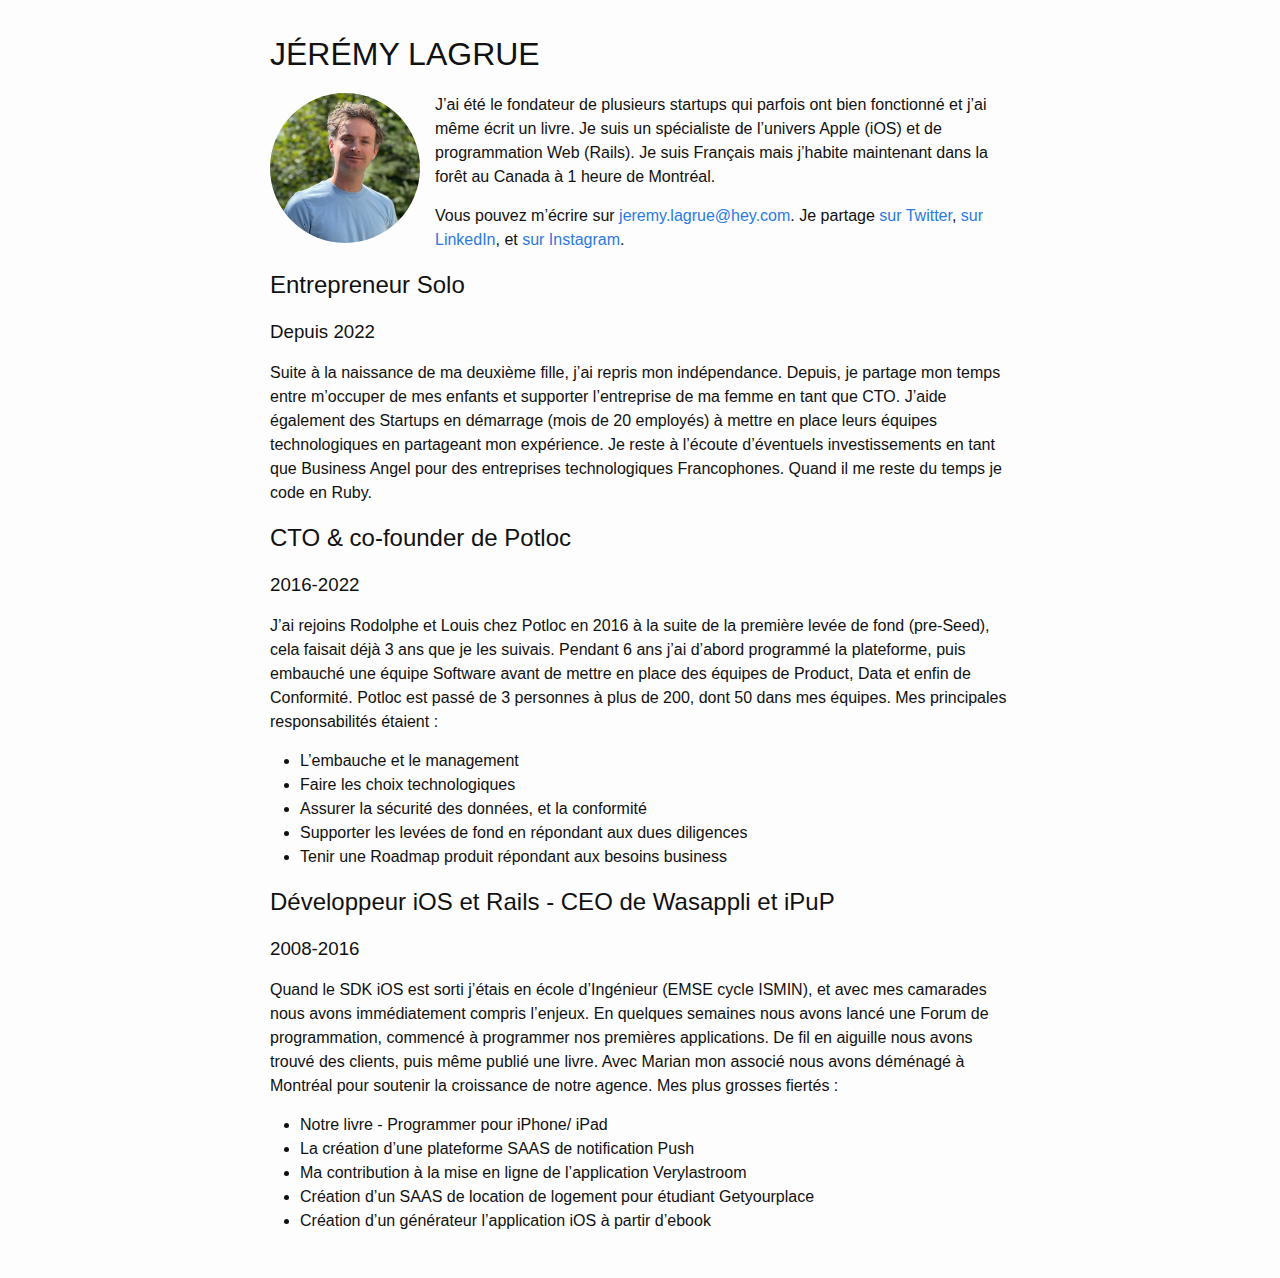
==== index.html @ 5e50298b "Initial commit" ====
<!DOCTYPE html>
<html lang="en"><head>
  <meta charset="utf-8">
  <meta http-equiv="X-UA-Compatible" content="IE=edge">
  <meta name="viewport" content="width=device-width, initial-scale=1"><!-- Begin Jekyll SEO tag v2.8.0 -->
<title>À propos | Jeremy Lagrue</title>
<meta name="generator" content="Jekyll v4.3.3" />
<meta property="og:title" content="À propos" />
<meta property="og:locale" content="en_US" />
<meta name="description" content="Ici je peux me présenter et vous partager mes activités récentes" />
<meta property="og:description" content="Ici je peux me présenter et vous partager mes activités récentes" />
<link rel="canonical" href="http://localhost:4000/" />
<meta property="og:url" content="http://localhost:4000/" />
<meta property="og:site_name" content="Jeremy Lagrue" />
<meta property="og:type" content="website" />
<meta name="twitter:card" content="summary" />
<meta property="twitter:title" content="À propos" />
<script type="application/ld+json">
{"@context":"https://schema.org","@type":"WebSite","description":"Ici je peux me présenter et vous partager mes activités récentes","headline":"À propos","name":"Jeremy Lagrue","url":"http://localhost:4000/"}</script>
<!-- End Jekyll SEO tag -->
<link rel="stylesheet" href="/assets/main.css"><link type="application/atom+xml" rel="alternate" href="http://localhost:4000/feed.xml" title="Jeremy Lagrue" /></head>
<body>

    <main class="page-content" aria-label="Content">
      <div class="wrapper">
        <h1 id="jérémy-lagrue">JÉRÉMY LAGRUE</h1>

<p><a href="images/headshot-2017-full.jpg"><img src="assets/profile-bio.jpeg" alt="" class="avatar" align="left" /></a></p>

<p>J’ai été le fondateur de plusieurs startups qui parfois ont bien fonctionné et j’ai même écrit un livre. Je suis un spécialiste de l’univers Apple (iOS) et de programmation Web (Rails). Je suis Français mais j’habite maintenant dans la forêt au Canada à 1 heure de Montréal.</p>

<p>Vous pouvez m’écrire sur <a href="mailto:jeremy.lagrue@hey.com">jeremy.lagrue@hey.com</a>. Je partage <a href="https://twitter.com/jeremylagrue">sur Twitter</a>, <a href="https://www.linkedin.com/in/jeremylagrue/">sur LinkedIn</a>, et <a href="https://www.instagram.com/jeremylagrue/">sur Instagram</a>.</p>

<h2 id="entrepreneur-solo">Entrepreneur Solo</h2>

<h3 id="depuis-2022">Depuis 2022</h3>

<p>Suite à la naissance de ma deuxième fille, j’ai repris mon indépendance. Depuis, je partage mon temps entre m’occuper de mes enfants et supporter l’entreprise de ma femme en tant que CTO. J’aide également des Startups en démarrage (mois de 20 employés) à mettre en place leurs équipes technologiques en partageant mon expérience. Je reste à l’écoute d’éventuels investissements en tant que Business Angel pour des entreprises technologiques Francophones. Quand il me reste du temps je code en Ruby.</p>

<h2 id="cto--co-founder-de-potloc">CTO &amp; co-founder de Potloc</h2>

<h3 id="2016-2022">2016-2022</h3>

<p>J’ai rejoins Rodolphe et Louis chez Potloc en 2016 à la suite de la première levée de fond (pre-Seed), cela faisait déjà 3 ans que je les suivais. Pendant 6 ans j’ai d’abord programmé la plateforme, puis embauché une équipe Software avant de mettre en place des équipes de Product, Data et enfin de Conformité. Potloc est passé de 3 personnes à plus de 200, dont 50 dans mes équipes. Mes principales responsabilités étaient :</p>

<ul>
  <li>L’embauche et le management</li>
  <li>Faire les choix technologiques</li>
  <li>Assurer la sécurité des données, et la conformité</li>
  <li>Supporter les levées de fond en répondant aux dues diligences</li>
  <li>Tenir une Roadmap produit répondant aux besoins business</li>
</ul>

<h2 id="développeur-ios-et-rails---ceo-de-wasappli-et-ipup">Développeur iOS et Rails - CEO de Wasappli et iPuP</h2>

<h3 id="2008-2016">2008-2016</h3>

<p>Quand le SDK iOS est sorti j’étais en école d’Ingénieur (EMSE cycle ISMIN), et avec mes camarades nous avons immédiatement compris l’enjeux. En quelques semaines nous avons lancé une Forum de programmation, commencé à programmer nos premières applications. De fil en aiguille nous avons trouvé des clients, puis même publié une livre. Avec Marian mon associé nous avons déménagé à Montréal pour soutenir la croissance de notre agence. Mes plus grosses fiertés :</p>

<ul>
  <li>Notre livre - Programmer pour iPhone/ iPad</li>
  <li>La création d’une plateforme SAAS de notification Push</li>
  <li>Ma contribution à la mise en ligne de l’application Verylastroom</li>
  <li>Création d’un SAAS de location de logement pour étudiant Getyourplace</li>
  <li>Création d’un générateur l’application iOS à partir d’ebook</li>
</ul>


      </div>
    </main>

  </body>

</html>
---- assets/main.css ----
/**
 * Reset some basic elements
 */
body, h1, h2, h3, h4, h5, h6,
p, blockquote, pre, hr,
dl, dd, ol, ul, figure {
  margin: 0;
  padding: 0;
}

/**
 * Basic styling
 */
body {
  font: 400 16px/1.5 -apple-system, BlinkMacSystemFont, "Segoe UI", Roboto, Helvetica, Arial, sans-serif, "Apple Color Emoji", "Segoe UI Emoji", "Segoe UI Symbol";
  color: #111;
  background-color: #fdfdfd;
  -webkit-text-size-adjust: 100%;
  -webkit-font-feature-settings: "kern" 1;
  -moz-font-feature-settings: "kern" 1;
  -o-font-feature-settings: "kern" 1;
  font-feature-settings: "kern" 1;
  font-kerning: normal;
  display: flex;
  min-height: 100vh;
  flex-direction: column;
}

/**
 * Set `margin-bottom` to maintain vertical rhythm
 */
h1, h2, h3, h4, h5, h6,
p, blockquote, pre,
ul, ol, dl, figure,
.highlight {
  margin-bottom: 15px;
}

/**
 * `main` element
 */
main {
  display: block; /* Default value of `display` of `main` element is 'inline' in IE 11. */
}

/**
 * Images
 */
img {
  max-width: 100%;
  vertical-align: middle;
}

/**
 * Figures
 */
figure > img {
  display: block;
}

figcaption {
  font-size: 14px;
}

/**
 * Lists
 */
ul, ol {
  margin-left: 30px;
}

li > ul,
li > ol {
  margin-bottom: 0;
}

/**
 * Headings
 */
h1, h2, h3, h4, h5, h6 {
  font-weight: 400;
}

/**
 * Links
 */
a {
  color: #2a7ae2;
  text-decoration: none;
}
a:visited {
  color: #1756a9;
}
a:hover {
  color: #111;
  text-decoration: underline;
}
.social-media-list a:hover {
  text-decoration: none;
}
.social-media-list a:hover .username {
  text-decoration: underline;
}

/**
 * Blockquotes
 */
blockquote {
  color: #828282;
  border-left: 4px solid #e8e8e8;
  padding-left: 15px;
  font-size: 18px;
  letter-spacing: -1px;
  font-style: italic;
}
blockquote > :last-child {
  margin-bottom: 0;
}

/**
 * Code formatting
 */
pre,
code {
  font-size: 15px;
  border: 1px solid #e8e8e8;
  border-radius: 3px;
  background-color: #eef;
}

code {
  padding: 1px 5px;
}

pre {
  padding: 8px 12px;
  overflow-x: auto;
}
pre > code {
  border: 0;
  padding-right: 0;
  padding-left: 0;
}

/**
 * Wrapper
 */
.wrapper {
  max-width: -webkit-calc(800px - (30px * 2));
  max-width: calc(800px - 30px * 2);
  margin-right: auto;
  margin-left: auto;
  padding-right: 30px;
  padding-left: 30px;
}
@media screen and (max-width: 800px) {
  .wrapper {
    max-width: -webkit-calc(800px - (30px));
    max-width: calc(800px - (30px));
    padding-right: 15px;
    padding-left: 15px;
  }
}

/**
 * Clearfix
 */
.footer-col-wrapper:after, .wrapper:after {
  content: "";
  display: table;
  clear: both;
}

/**
 * Icons
 */
.svg-icon {
  width: 16px;
  height: 16px;
  display: inline-block;
  fill: #828282;
  padding-right: 5px;
  vertical-align: text-top;
}

.social-media-list li + li {
  padding-top: 5px;
}

/**
 * Tables
 */
table {
  margin-bottom: 30px;
  width: 100%;
  text-align: left;
  color: #3f3f3f;
  border-collapse: collapse;
  border: 1px solid #e8e8e8;
}
table tr:nth-child(even) {
  background-color: #f7f7f7;
}
table th, table td {
  padding: 10px 15px;
}
table th {
  background-color: #f0f0f0;
  border: 1px solid #dedede;
  border-bottom-color: #c9c9c9;
}
table td {
  border: 1px solid #e8e8e8;
}

/**
 * Site header
 */
.site-header {
  border-top: 5px solid #424242;
  border-bottom: 1px solid #e8e8e8;
  min-height: 55.95px;
  position: relative;
}

.site-title {
  font-size: 26px;
  font-weight: 300;
  line-height: 54px;
  letter-spacing: -1px;
  margin-bottom: 0;
  float: left;
}
.site-title, .site-title:visited {
  color: #424242;
}

.site-nav {
  float: right;
  line-height: 54px;
}
.site-nav .nav-trigger {
  display: none;
}
.site-nav .menu-icon {
  display: none;
}
.site-nav .page-link {
  color: #111;
  line-height: 1.5;
}
.site-nav .page-link:not(:last-child) {
  margin-right: 20px;
}
@media screen and (max-width: 600px) {
  .site-nav {
    position: absolute;
    top: 9px;
    right: 15px;
    background-color: #fdfdfd;
    border: 1px solid #e8e8e8;
    border-radius: 5px;
    text-align: right;
  }
  .site-nav label[for=nav-trigger] {
    display: block;
    float: right;
    width: 36px;
    height: 36px;
    z-index: 2;
    cursor: pointer;
  }
  .site-nav .menu-icon {
    display: block;
    float: right;
    width: 36px;
    height: 26px;
    line-height: 0;
    padding-top: 10px;
    text-align: center;
  }
  .site-nav .menu-icon > svg {
    fill: #424242;
  }
  .site-nav input ~ .trigger {
    clear: both;
    display: none;
  }
  .site-nav input:checked ~ .trigger {
    display: block;
    padding-bottom: 5px;
  }
  .site-nav .page-link {
    display: block;
    padding: 5px 10px;
    margin-left: 20px;
  }
  .site-nav .page-link:not(:last-child) {
    margin-right: 0;
  }
}

/**
 * Site footer
 */
.site-footer {
  border-top: 1px solid #e8e8e8;
  padding: 30px 0;
}

.footer-heading {
  font-size: 18px;
  margin-bottom: 15px;
}

.contact-list,
.social-media-list {
  list-style: none;
  margin-left: 0;
}

.footer-col-wrapper {
  font-size: 15px;
  color: #828282;
  margin-left: -15px;
}

.footer-col {
  float: left;
  margin-bottom: 15px;
  padding-left: 15px;
}

.footer-col-1 {
  width: -webkit-calc(35% - (30px / 2));
  width: calc(35% - 30px / 2);
}

.footer-col-2 {
  width: -webkit-calc(20% - (30px / 2));
  width: calc(20% - 30px / 2);
}

.footer-col-3 {
  width: -webkit-calc(45% - (30px / 2));
  width: calc(45% - 30px / 2);
}

@media screen and (max-width: 800px) {
  .footer-col-1,
  .footer-col-2 {
    width: -webkit-calc(50% - (30px / 2));
    width: calc(50% - 30px / 2);
  }
  .footer-col-3 {
    width: -webkit-calc(100% - (30px / 2));
    width: calc(100% - 30px / 2);
  }
}
@media screen and (max-width: 600px) {
  .footer-col {
    float: none;
    width: -webkit-calc(100% - (30px / 2));
    width: calc(100% - 30px / 2);
  }
}
/**
 * Page content
 */
.page-content {
  padding: 30px 0;
  flex: 1;
}

.page-heading {
  font-size: 32px;
}

.post-list-heading {
  font-size: 28px;
}

.post-list {
  margin-left: 0;
  list-style: none;
}
.post-list > li {
  margin-bottom: 30px;
}

.post-meta {
  font-size: 14px;
  color: #828282;
}

.post-link {
  display: block;
  font-size: 24px;
}

/**
 * Posts
 */
.post-header {
  margin-bottom: 30px;
}

.post-title {
  font-size: 42px;
  letter-spacing: -1px;
  line-height: 1;
}
@media screen and (max-width: 800px) {
  .post-title {
    font-size: 36px;
  }
}

.post-content {
  margin-bottom: 30px;
}
.post-content h2 {
  font-size: 32px;
}
@media screen and (max-width: 800px) {
  .post-content h2 {
    font-size: 28px;
  }
}
.post-content h3 {
  font-size: 26px;
}
@media screen and (max-width: 800px) {
  .post-content h3 {
    font-size: 22px;
  }
}
.post-content h4 {
  font-size: 20px;
}
@media screen and (max-width: 800px) {
  .post-content h4 {
    font-size: 18px;
  }
}

/**
 * Syntax highlighting styles
 */
.highlight {
  background: #fff;
}
.highlighter-rouge .highlight {
  background: #eef;
}
.highlight .c {
  color: #998;
  font-style: italic;
}
.highlight .err {
  color: #a61717;
  background-color: #e3d2d2;
}
.highlight .k {
  font-weight: bold;
}
.highlight .o {
  font-weight: bold;
}
.highlight .cm {
  color: #998;
  font-style: italic;
}
.highlight .cp {
  color: #999;
  font-weight: bold;
}
.highlight .c1 {
  color: #998;
  font-style: italic;
}
.highlight .cs {
  color: #999;
  font-weight: bold;
  font-style: italic;
}
.highlight .gd {
  color: #000;
  background-color: #fdd;
}
.highlight .gd .x {
  color: #000;
  background-color: #faa;
}
.highlight .ge {
  font-style: italic;
}
.highlight .gr {
  color: #a00;
}
.highlight .gh {
  color: #999;
}
.highlight .gi {
  color: #000;
  background-color: #dfd;
}
.highlight .gi .x {
  color: #000;
  background-color: #afa;
}
.highlight .go {
  color: #888;
}
.highlight .gp {
  color: #555;
}
.highlight .gs {
  font-weight: bold;
}
.highlight .gu {
  color: #aaa;
}
.highlight .gt {
  color: #a00;
}
.highlight .kc {
  font-weight: bold;
}
.highlight .kd {
  font-weight: bold;
}
.highlight .kp {
  font-weight: bold;
}
.highlight .kr {
  font-weight: bold;
}
.highlight .kt {
  color: #458;
  font-weight: bold;
}
.highlight .m {
  color: #099;
}
.highlight .s {
  color: #d14;
}
.highlight .na {
  color: #008080;
}
.highlight .nb {
  color: #0086B3;
}
.highlight .nc {
  color: #458;
  font-weight: bold;
}
.highlight .no {
  color: #008080;
}
.highlight .ni {
  color: #800080;
}
.highlight .ne {
  color: #900;
  font-weight: bold;
}
.highlight .nf {
  color: #900;
  font-weight: bold;
}
.highlight .nn {
  color: #555;
}
.highlight .nt {
  color: #000080;
}
.highlight .nv {
  color: #008080;
}
.highlight .ow {
  font-weight: bold;
}
.highlight .w {
  color: #bbb;
}
.highlight .mf {
  color: #099;
}
.highlight .mh {
  color: #099;
}
.highlight .mi {
  color: #099;
}
.highlight .mo {
  color: #099;
}
.highlight .sb {
  color: #d14;
}
.highlight .sc {
  color: #d14;
}
.highlight .sd {
  color: #d14;
}
.highlight .s2 {
  color: #d14;
}
.highlight .se {
  color: #d14;
}
.highlight .sh {
  color: #d14;
}
.highlight .si {
  color: #d14;
}
.highlight .sx {
  color: #d14;
}
.highlight .sr {
  color: #009926;
}
.highlight .s1 {
  color: #d14;
}
.highlight .ss {
  color: #990073;
}
.highlight .bp {
  color: #999;
}
.highlight .vc {
  color: #008080;
}
.highlight .vg {
  color: #008080;
}
.highlight .vi {
  color: #008080;
}
.highlight .il {
  color: #099;
}

img.avatar {
  background-size: 100%;
  display: block;
  height: 150px;
  overflow: hidden;
  border-radius: 100px;
  -moz-border-radius: 100px;
  -webkit-border-radius: 100px;
  width: 150px;
  margin-right: 15px;
}

/*# sourceMappingURL=main.css.map */
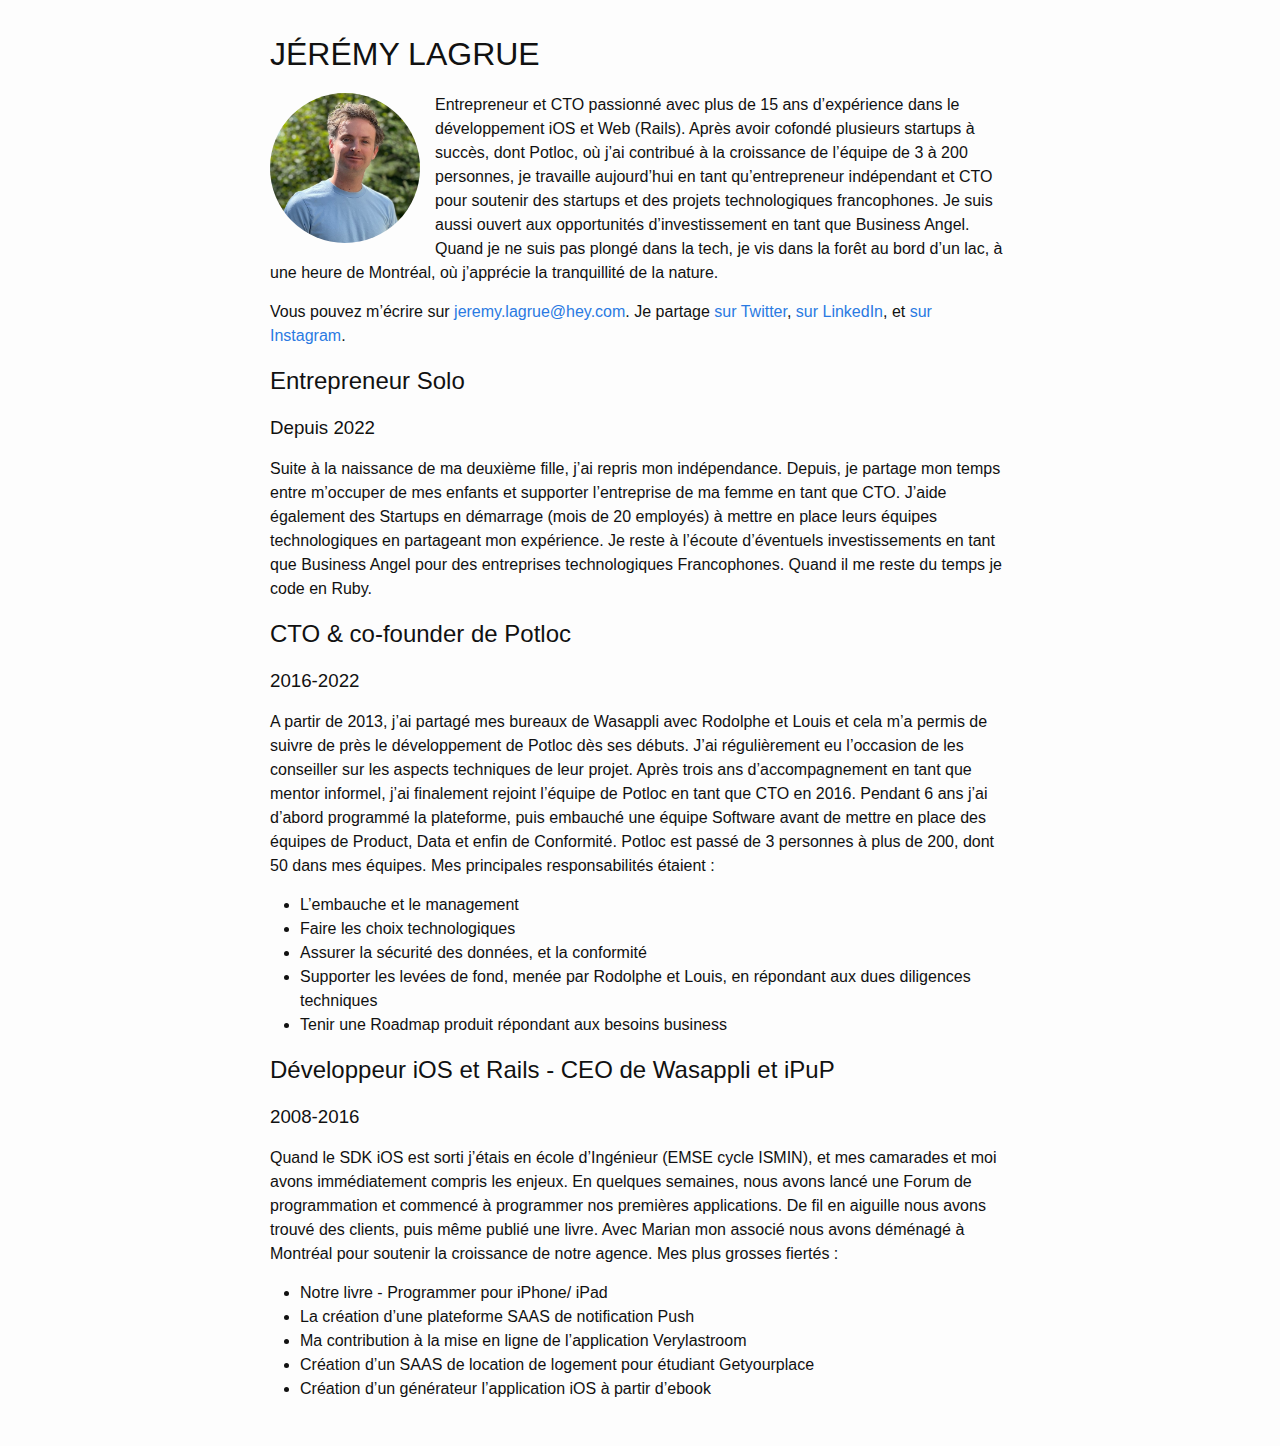
==== commit fcf11111: "New wording" ====
--- a/index.html
+++ b/index.html
@@ -27,9 +27,9 @@
 
 <p><a href="images/headshot-2017-full.jpg"><img src="assets/profile-bio.jpeg" alt="" class="avatar" align="left" /></a></p>
 
-<p>J’ai été le fondateur de plusieurs startups qui parfois ont bien fonctionné et j’ai même écrit un livre. Je suis un spécialiste de l’univers Apple (iOS) et de programmation Web (Rails). Je suis Français mais j’habite maintenant dans la forêt au Canada à 1 heure de Montréal.</p>
+<p>Entrepreneur et CTO passionné avec plus de 15 ans d’expérience dans le développement iOS et Web (Rails). Après avoir cofondé plusieurs startups à succès, dont Potloc, où j’ai contribué à la croissance de l’équipe de 3 à 200 personnes, je travaille aujourd’hui en tant qu’entrepreneur indépendant et CTO pour soutenir des startups et des projets technologiques francophones. Je suis aussi ouvert aux opportunités d’investissement en tant que Business Angel. Quand je ne suis pas plongé dans la tech, je vis dans la forêt au bord d’un lac, à une heure de Montréal, où j’apprécie la tranquillité de la nature.</p>
 
-<p>Vous pouvez m’écrire sur <a href="mailto:jeremy.lagrue@hey.com">jeremy.lagrue@hey.com</a>. Je partage <a href="https://twitter.com/jeremylagrue">sur Twitter</a>, <a href="https://www.linkedin.com/in/jeremylagrue/">sur LinkedIn</a>, et <a href="https://www.instagram.com/jeremylagrue/">sur Instagram</a>.</p>
+<p>Vous pouvez m’écrire sur <a href="mailto:jeremy.lagrue@hey.com">jeremy.lagrue@hey.com</a>. Je partage <a href="https://twitter.com/jeremylagrue">sur Twitter</a>, <a href="https://www.linkedin.com/in/jeremylagrue/">sur LinkedIn</a>, et <a href="https://www.instagram.com/jeremy.lagrue/">sur Instagram</a>.</p>
 
 <h2 id="entrepreneur-solo">Entrepreneur Solo</h2>
 
@@ -41,13 +41,14 @@
 
 <h3 id="2016-2022">2016-2022</h3>
 
-<p>J’ai rejoins Rodolphe et Louis chez Potloc en 2016 à la suite de la première levée de fond (pre-Seed), cela faisait déjà 3 ans que je les suivais. Pendant 6 ans j’ai d’abord programmé la plateforme, puis embauché une équipe Software avant de mettre en place des équipes de Product, Data et enfin de Conformité. Potloc est passé de 3 personnes à plus de 200, dont 50 dans mes équipes. Mes principales responsabilités étaient :</p>
+<p>A partir de 2013, j’ai partagé mes bureaux de Wasappli avec Rodolphe et Louis et cela m’a permis de suivre de près le développement de Potloc dès ses débuts. J’ai régulièrement eu l’occasion de les conseiller sur les aspects techniques de leur projet. Après trois ans d’accompagnement en tant que mentor informel, j’ai finalement rejoint l’équipe de Potloc en tant que CTO en 2016.
+Pendant 6 ans j’ai d’abord programmé la plateforme, puis embauché une équipe Software avant de mettre en place des équipes de Product, Data et enfin de Conformité. Potloc est passé de 3 personnes à plus de 200, dont 50 dans mes équipes. Mes principales responsabilités étaient :</p>
 
 <ul>
   <li>L’embauche et le management</li>
   <li>Faire les choix technologiques</li>
   <li>Assurer la sécurité des données, et la conformité</li>
-  <li>Supporter les levées de fond en répondant aux dues diligences</li>
+  <li>Supporter les levées de fond, menée par Rodolphe et Louis, en répondant aux dues diligences techniques</li>
   <li>Tenir une Roadmap produit répondant aux besoins business</li>
 </ul>
 
@@ -55,7 +56,7 @@
 
 <h3 id="2008-2016">2008-2016</h3>
 
-<p>Quand le SDK iOS est sorti j’étais en école d’Ingénieur (EMSE cycle ISMIN), et avec mes camarades nous avons immédiatement compris l’enjeux. En quelques semaines nous avons lancé une Forum de programmation, commencé à programmer nos premières applications. De fil en aiguille nous avons trouvé des clients, puis même publié une livre. Avec Marian mon associé nous avons déménagé à Montréal pour soutenir la croissance de notre agence. Mes plus grosses fiertés :</p>
+<p>Quand le SDK iOS est sorti j’étais en école d’Ingénieur (EMSE cycle ISMIN), et mes camarades et moi avons immédiatement compris les enjeux. En quelques semaines, nous avons lancé une Forum de programmation et commencé à programmer nos premières applications. De fil en aiguille nous avons trouvé des clients, puis même publié une livre. Avec Marian mon associé nous avons déménagé à Montréal pour soutenir la croissance de notre agence. Mes plus grosses fiertés :</p>
 
 <ul>
   <li>Notre livre - Programmer pour iPhone/ iPad</li>
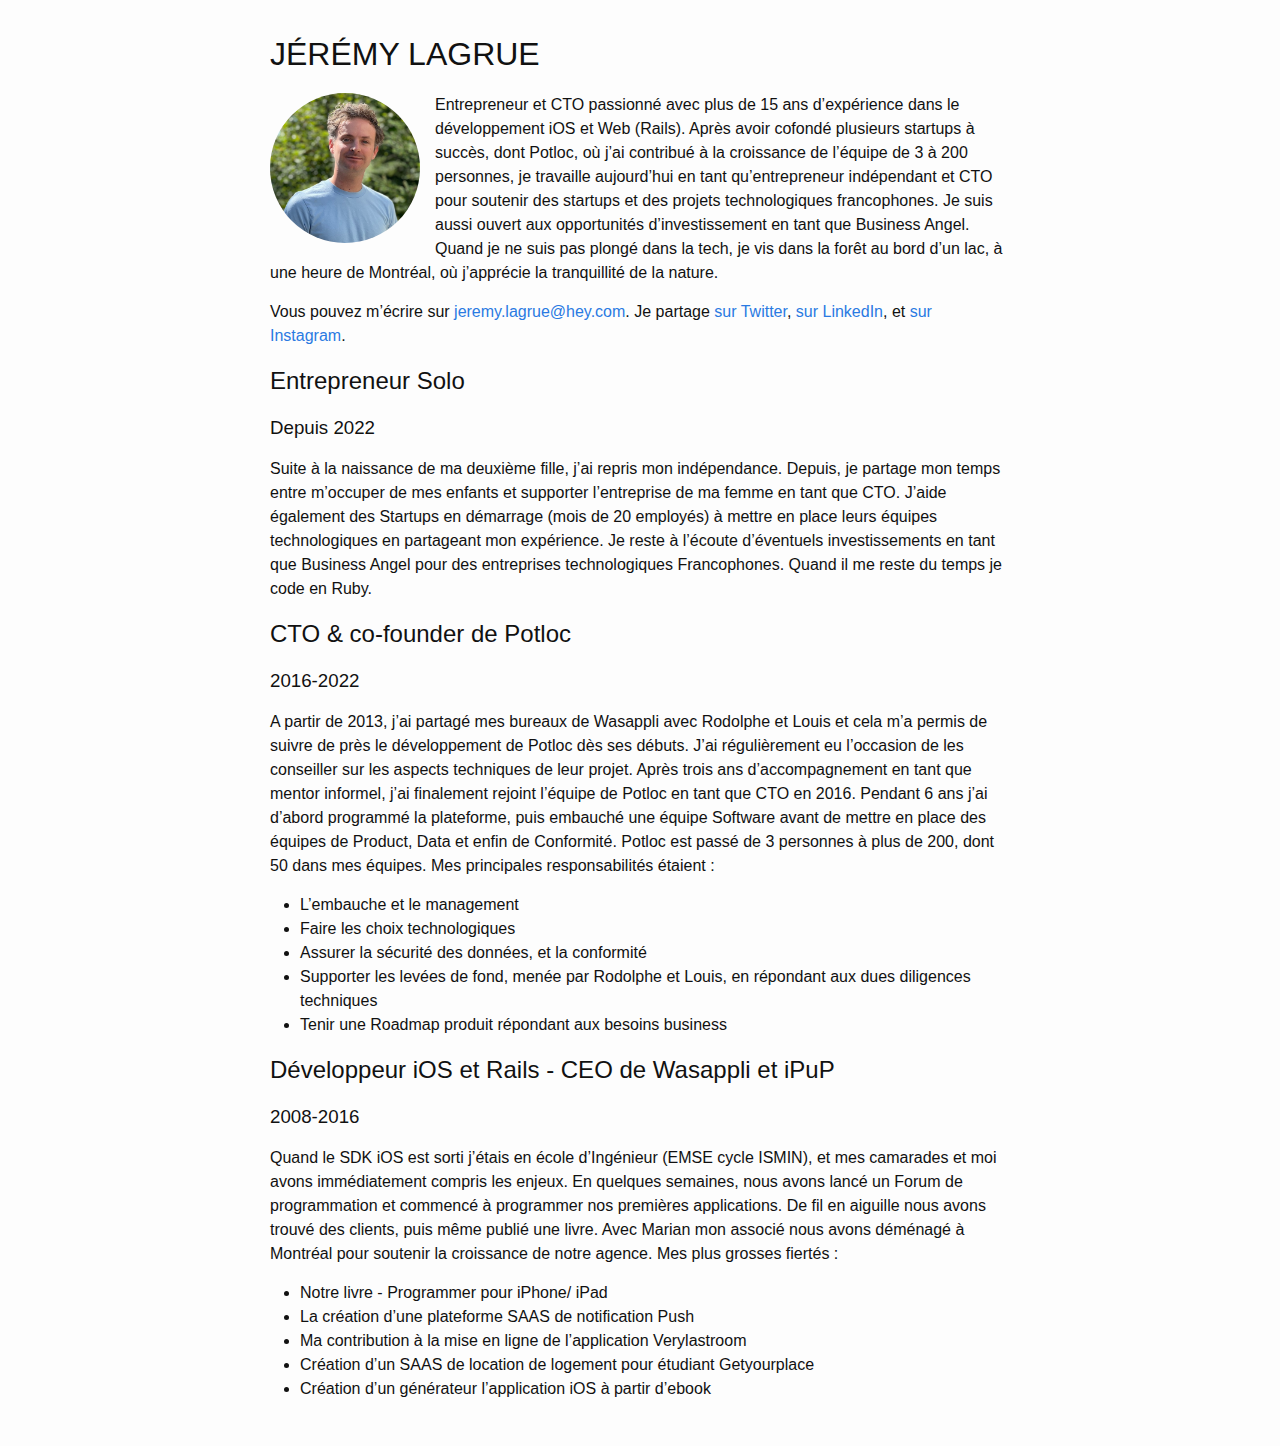
==== commit 79e7c460: "Fix typo" ====
--- a/index.html
+++ b/index.html
@@ -56,7 +56,7 @@
 
 <h3 id="2008-2016">2008-2016</h3>
 
-<p>Quand le SDK iOS est sorti j’étais en école d’Ingénieur (EMSE cycle ISMIN), et mes camarades et moi avons immédiatement compris les enjeux. En quelques semaines, nous avons lancé une Forum de programmation et commencé à programmer nos premières applications. De fil en aiguille nous avons trouvé des clients, puis même publié une livre. Avec Marian mon associé nous avons déménagé à Montréal pour soutenir la croissance de notre agence. Mes plus grosses fiertés :</p>
+<p>Quand le SDK iOS est sorti j’étais en école d’Ingénieur (EMSE cycle ISMIN), et mes camarades et moi avons immédiatement compris les enjeux. En quelques semaines, nous avons lancé un Forum de programmation et commencé à programmer nos premières applications. De fil en aiguille nous avons trouvé des clients, puis même publié une livre. Avec Marian mon associé nous avons déménagé à Montréal pour soutenir la croissance de notre agence. Mes plus grosses fiertés :</p>
 
 <ul>
   <li>Notre livre - Programmer pour iPhone/ iPad</li>
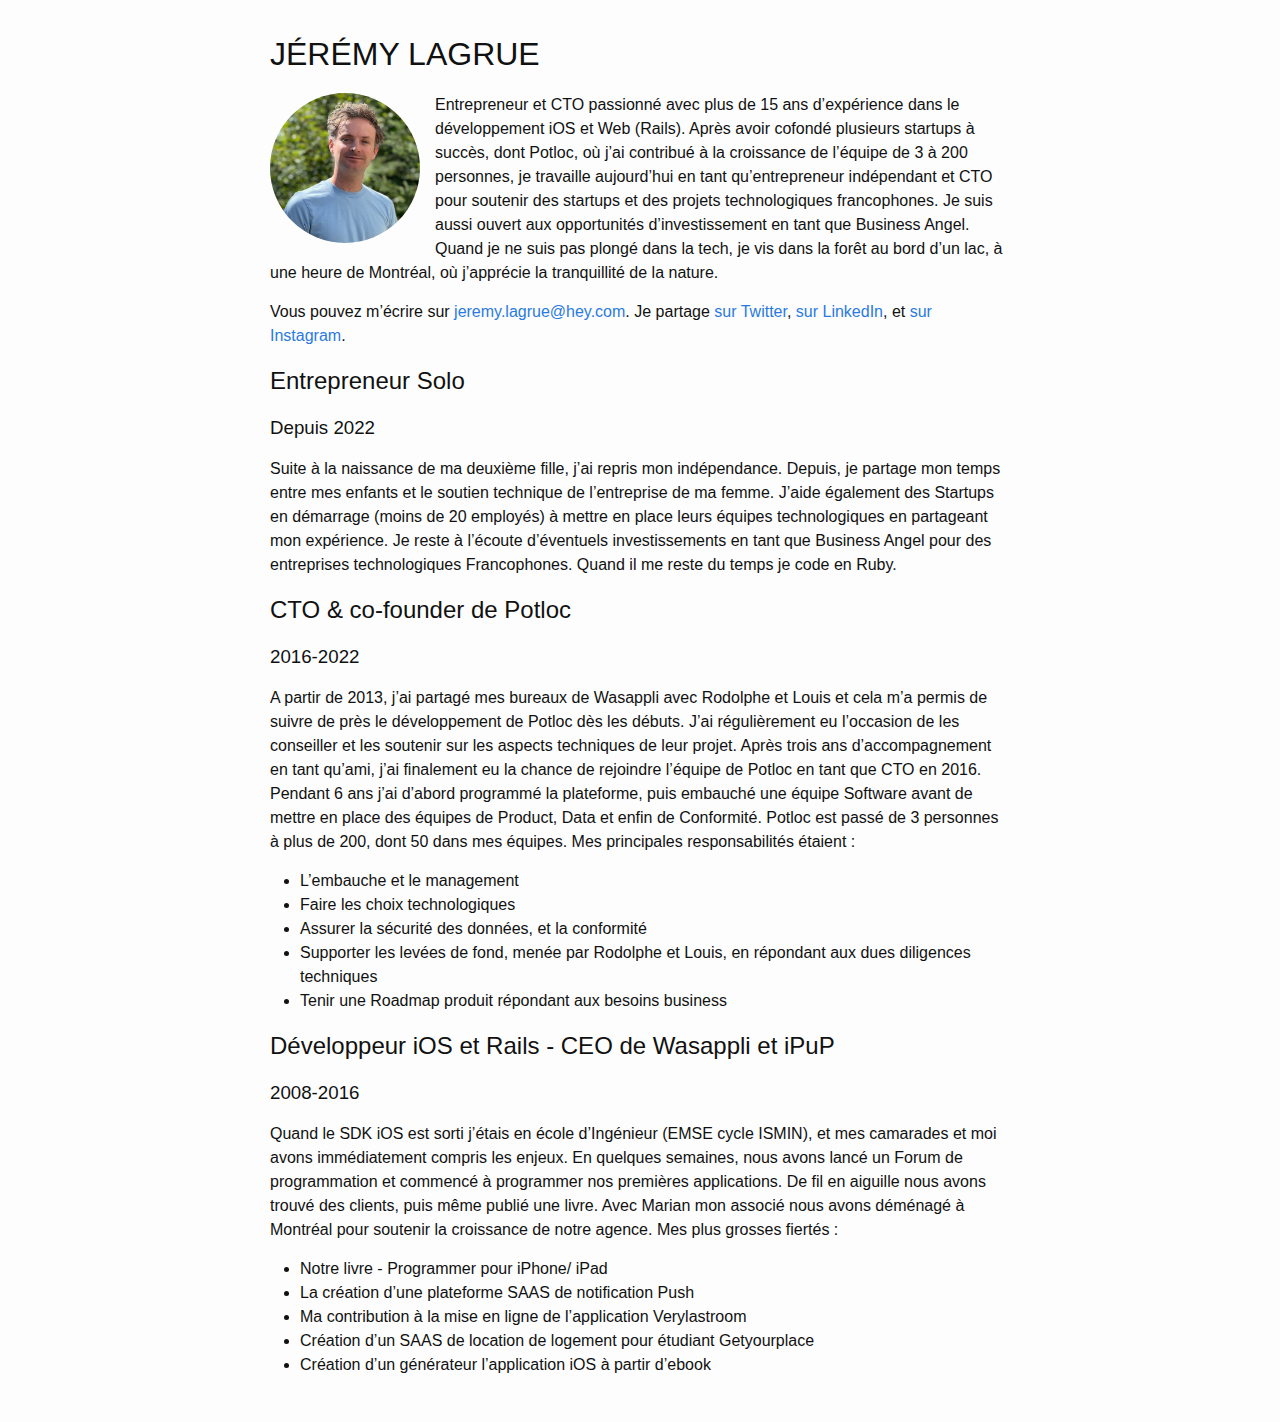
==== commit d74f4e00: "Wording update" ====
--- a/index.html
+++ b/index.html
@@ -35,13 +35,13 @@
 
 <h3 id="depuis-2022">Depuis 2022</h3>
 
-<p>Suite à la naissance de ma deuxième fille, j’ai repris mon indépendance. Depuis, je partage mon temps entre m’occuper de mes enfants et supporter l’entreprise de ma femme en tant que CTO. J’aide également des Startups en démarrage (mois de 20 employés) à mettre en place leurs équipes technologiques en partageant mon expérience. Je reste à l’écoute d’éventuels investissements en tant que Business Angel pour des entreprises technologiques Francophones. Quand il me reste du temps je code en Ruby.</p>
+<p>Suite à la naissance de ma deuxième fille, j’ai repris mon indépendance. Depuis, je partage mon temps entre mes enfants et le soutien technique de l’entreprise de ma femme. J’aide également des Startups en démarrage (moins de 20 employés) à mettre en place leurs équipes technologiques en partageant mon expérience. Je reste à l’écoute d’éventuels investissements en tant que Business Angel pour des entreprises technologiques Francophones. Quand il me reste du temps je code en Ruby.</p>
 
 <h2 id="cto--co-founder-de-potloc">CTO &amp; co-founder de Potloc</h2>
 
 <h3 id="2016-2022">2016-2022</h3>
 
-<p>A partir de 2013, j’ai partagé mes bureaux de Wasappli avec Rodolphe et Louis et cela m’a permis de suivre de près le développement de Potloc dès ses débuts. J’ai régulièrement eu l’occasion de les conseiller sur les aspects techniques de leur projet. Après trois ans d’accompagnement en tant que mentor informel, j’ai finalement rejoint l’équipe de Potloc en tant que CTO en 2016.
+<p>A partir de 2013, j’ai partagé mes bureaux de Wasappli avec Rodolphe et Louis et cela m’a permis de suivre de près le développement de Potloc dès les débuts. J’ai régulièrement eu l’occasion de les conseiller et les soutenir sur les aspects techniques de leur projet. Après trois ans d’accompagnement en tant qu’ami, j’ai finalement eu la chance de rejoindre l’équipe de Potloc en tant que CTO en 2016.
 Pendant 6 ans j’ai d’abord programmé la plateforme, puis embauché une équipe Software avant de mettre en place des équipes de Product, Data et enfin de Conformité. Potloc est passé de 3 personnes à plus de 200, dont 50 dans mes équipes. Mes principales responsabilités étaient :</p>
 
 <ul>
